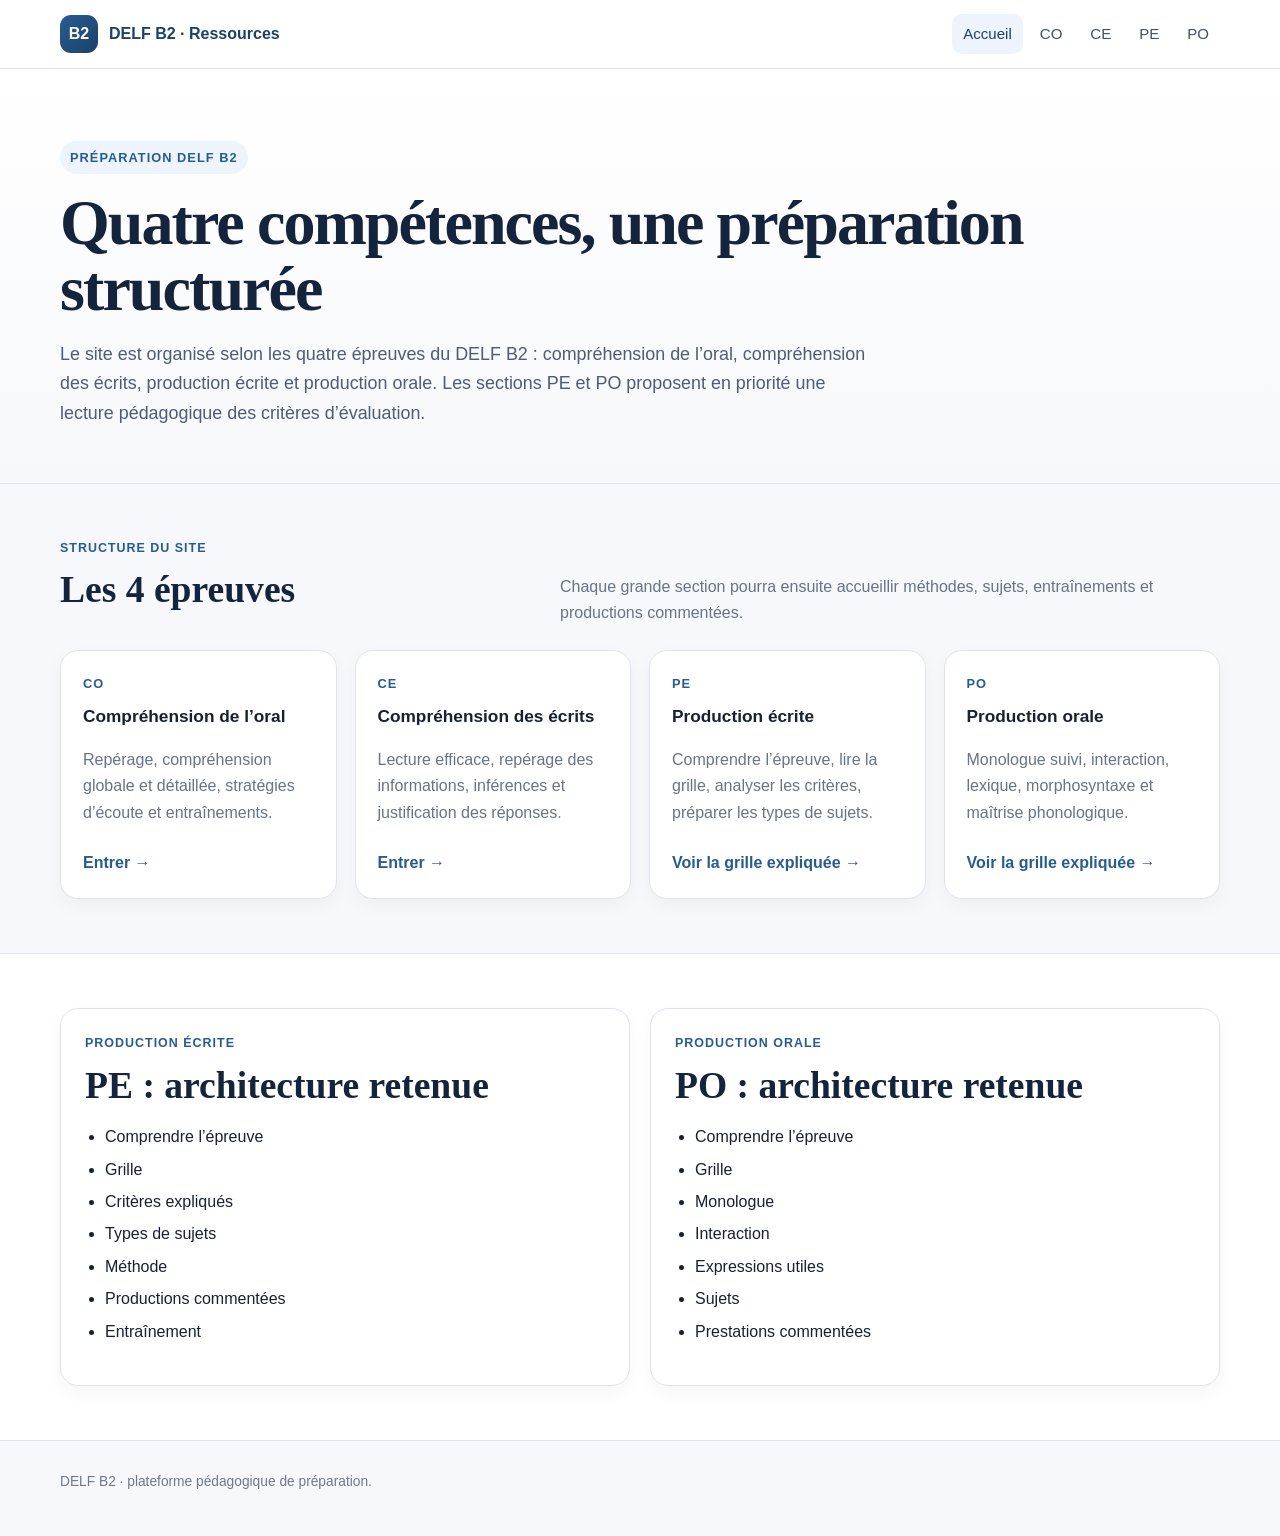
==== index.html @ 217ae859 "Add DELF B2 homepage" ====
<!doctype html><html lang="fr"><head><meta charset="utf-8"><meta name="viewport" content="width=device-width,initial-scale=1"><title>DELF B2 — Ressources</title><meta name="description" content="Ressources pédagogiques pour préparer les quatre compétences du DELF B2."><link rel="stylesheet" href="assets/style.css"></head><body><header class="topbar"><div class="container nav"><a class="brand" href="index.html"><span class="brand-mark">B2</span><span>DELF B2 · Ressources</span></a><nav class="nav-links"><a class="active" href="index.html">Accueil</a><a href="co/">CO</a><a href="ce/">CE</a><a href="pe/">PE</a><a href="po/">PO</a></nav></div></header><main><section class="hero"><div class="container"><span class="eyebrow">Préparation DELF B2</span><h1>Quatre compétences, une préparation structurée</h1><p class="lede">Le site est organisé selon les quatre épreuves du DELF B2 : compréhension de l’oral, compréhension des écrits, production écrite et production orale. Les sections PE et PO proposent en priorité une lecture pédagogique des critères d’évaluation.</p></div></section><section class="section"><div class="container"><div class="section-intro"><div><div class="kicker">Structure du site</div><h2>Les 4 épreuves</h2></div><p>Chaque grande section pourra ensuite accueillir méthodes, sujets, entraînements et productions commentées.</p></div><div class="grid-4"><a class="card" href="co/"><div class="card-code">CO</div><h3>Compréhension de l’oral</h3><p>Repérage, compréhension globale et détaillée, stratégies d’écoute et entraînements.</p><span class="arrow">Entrer →</span></a><a class="card" href="ce/"><div class="card-code">CE</div><h3>Compréhension des écrits</h3><p>Lecture efficace, repérage des informations, inférences et justification des réponses.</p><span class="arrow">Entrer →</span></a><a class="card" href="pe/"><div class="card-code">PE</div><h3>Production écrite</h3><p>Comprendre l’épreuve, lire la grille, analyser les critères, préparer les types de sujets.</p><span class="arrow">Voir la grille expliquée →</span></a><a class="card" href="po/"><div class="card-code">PO</div><h3>Production orale</h3><p>Monologue suivi, interaction, lexique, morphosyntaxe et maîtrise phonologique.</p><span class="arrow">Voir la grille expliquée →</span></a></div></div></section><section class="section alt"><div class="container grid-2"><div class="panel"><div class="kicker">Production écrite</div><h2>PE : architecture retenue</h2><ul class="list"><li>Comprendre l’épreuve</li><li>Grille</li><li>Critères expliqués</li><li>Types de sujets</li><li>Méthode</li><li>Productions commentées</li><li>Entraînement</li></ul></div><div class="panel"><div class="kicker">Production orale</div><h2>PO : architecture retenue</h2><ul class="list"><li>Comprendre l’épreuve</li><li>Grille</li><li>Monologue</li><li>Interaction</li><li>Expressions utiles</li><li>Sujets</li><li>Prestations commentées</li></ul></div></div></section></main><footer class="footer"><div class="container">DELF B2 · plateforme pédagogique de préparation.</div></footer></body></html>
---- assets/style.css ----
:root{--ink:#182033;--muted:#687386;--paper:#f7f8fb;--card:#fff;--line:#dfe4ec;--brand:#275c91;--brand-dark:#1c4268;--soft:#edf4fb;--accent:#b55a42;--green:#2e6c57;--radius:18px;--shadow:0 10px 28px rgba(24,32,51,.08)}*{box-sizing:border-box}html{scroll-behavior:smooth}body{margin:0;background:var(--paper);color:var(--ink);font-family:Inter,"Noto Sans SC","PingFang SC","Microsoft YaHei",Arial,sans-serif;line-height:1.65}a{color:inherit;text-decoration:none}.container{width:min(1160px,calc(100% - 40px));margin:0 auto}.topbar{position:sticky;top:0;z-index:20;background:rgba(255,255,255,.96);border-bottom:1px solid var(--line);backdrop-filter:blur(10px)}.nav{min-height:68px;display:flex;align-items:center;gap:22px}.brand{display:flex;align-items:center;gap:11px;font-weight:800;color:var(--brand-dark);white-space:nowrap}.brand-mark{width:38px;height:38px;border-radius:11px;background:linear-gradient(135deg,var(--brand),var(--brand-dark));color:#fff;display:grid;place-items:center;font-weight:800}.nav-links{margin-left:auto;display:flex;gap:6px;flex-wrap:wrap}.nav-links a{padding:8px 11px;border-radius:10px;color:#43506a;font-size:.94rem}.nav-links a:hover,.nav-links a.active{background:var(--soft);color:var(--brand-dark)}.hero{padding:72px 0 54px;background:linear-gradient(180deg,#fff 0%,var(--paper) 100%);border-bottom:1px solid var(--line)}.eyebrow{display:inline-flex;padding:6px 10px;border-radius:999px;background:var(--soft);color:var(--brand);font-size:.8rem;font-weight:800;letter-spacing:.08em;text-transform:uppercase}h1,h2{font-family:Georgia,"Times New Roman","Noto Serif SC",serif;color:#15243d}h1{font-size:clamp(2.4rem,5vw,4.7rem);line-height:1.03;letter-spacing:-.03em;margin:16px 0 18px}h2{font-size:clamp(1.55rem,3vw,2.35rem);margin:0 0 14px;line-height:1.2}h3{margin:0 0 10px;font-size:1.08rem}.lede{max-width:820px;color:#4f5c72;font-size:1.12rem;margin:0}.section{padding:54px 0}.section.alt{background:#fff;border-top:1px solid var(--line);border-bottom:1px solid var(--line)}.section-intro{display:flex;justify-content:space-between;align-items:end;gap:26px;margin-bottom:24px}.section-intro p{max-width:660px;margin:0;color:var(--muted)}.grid-4{display:grid;grid-template-columns:repeat(4,minmax(0,1fr));gap:18px}.grid-2{display:grid;grid-template-columns:repeat(2,minmax(0,1fr));gap:20px}.card,.panel,.criterion{background:var(--card);border:1px solid var(--line);border-radius:var(--radius);box-shadow:0 7px 18px rgba(24,32,51,.04)}.card{padding:22px;transition:.18s ease}.card:hover{transform:translateY(-2px);box-shadow:var(--shadow)}.card-code{font-size:.8rem;color:var(--brand);font-weight:800;letter-spacing:.08em;margin-bottom:8px}.card p,.panel p,.criterion p{color:var(--muted)}.arrow{display:inline-block;margin-top:8px;color:var(--brand);font-weight:700}.panel{padding:24px}.kicker{font-size:.78rem;text-transform:uppercase;letter-spacing:.08em;font-weight:800;color:var(--brand);margin-bottom:9px}.page-head{padding:50px 0 28px;background:#fff;border-bottom:1px solid var(--line)}.page-head h1{font-size:clamp(2.2rem,4vw,3.6rem)}.breadcrumb{font-size:.88rem;color:var(--muted);margin-bottom:10px}.subnav{display:flex;flex-wrap:wrap;gap:8px;margin-top:22px}.subnav a{padding:7px 10px;border:1px solid var(--line);border-radius:999px;background:#fff;font-size:.88rem;color:#46526a}.criterion{padding:24px;margin-bottom:18px}.criterion-head{display:flex;gap:14px;align-items:flex-start;justify-content:space-between}.criterion h3{color:var(--brand-dark);font-size:1.2rem}.scoreline{display:grid;grid-template-columns:repeat(4,1fr);gap:10px;margin:18px 0}.score{border:1px solid var(--line);border-radius:13px;padding:14px;background:#fafbfd}.score strong{display:block;color:var(--brand-dark);margin-bottom:5px}.score span{font-size:.88rem;color:var(--muted)}.callout{padding:16px 18px;border-radius:14px;background:#fff8eb;border:1px solid #efdfb8;color:#655229}.good{background:#edf7f2;border-color:#d5e9df;color:#315d4d}.warning{background:#fff0ec;border-color:#efd6ce;color:#6d4036}.list{padding-left:20px}.list li{margin:6px 0}.footer{padding:30px 0 42px;color:#6f7889;font-size:.86rem}.muted{color:var(--muted)}@media(max-width:900px){.grid-4{grid-template-columns:repeat(2,1fr)}.grid-2,.scoreline{grid-template-columns:1fr 1fr}.nav{align-items:flex-start;padding:12px 0}.nav-links{margin-left:0}}@media(max-width:640px){.container{width:min(100% - 24px,1160px)}.grid-4,.grid-2,.scoreline{grid-template-columns:1fr}.nav{flex-wrap:wrap}.nav-links{width:100%;overflow:auto;flex-wrap:nowrap}.nav-links a{white-space:nowrap}.section-intro{display:block}.section-intro p{margin-top:8px}.hero{padding-top:48px}}
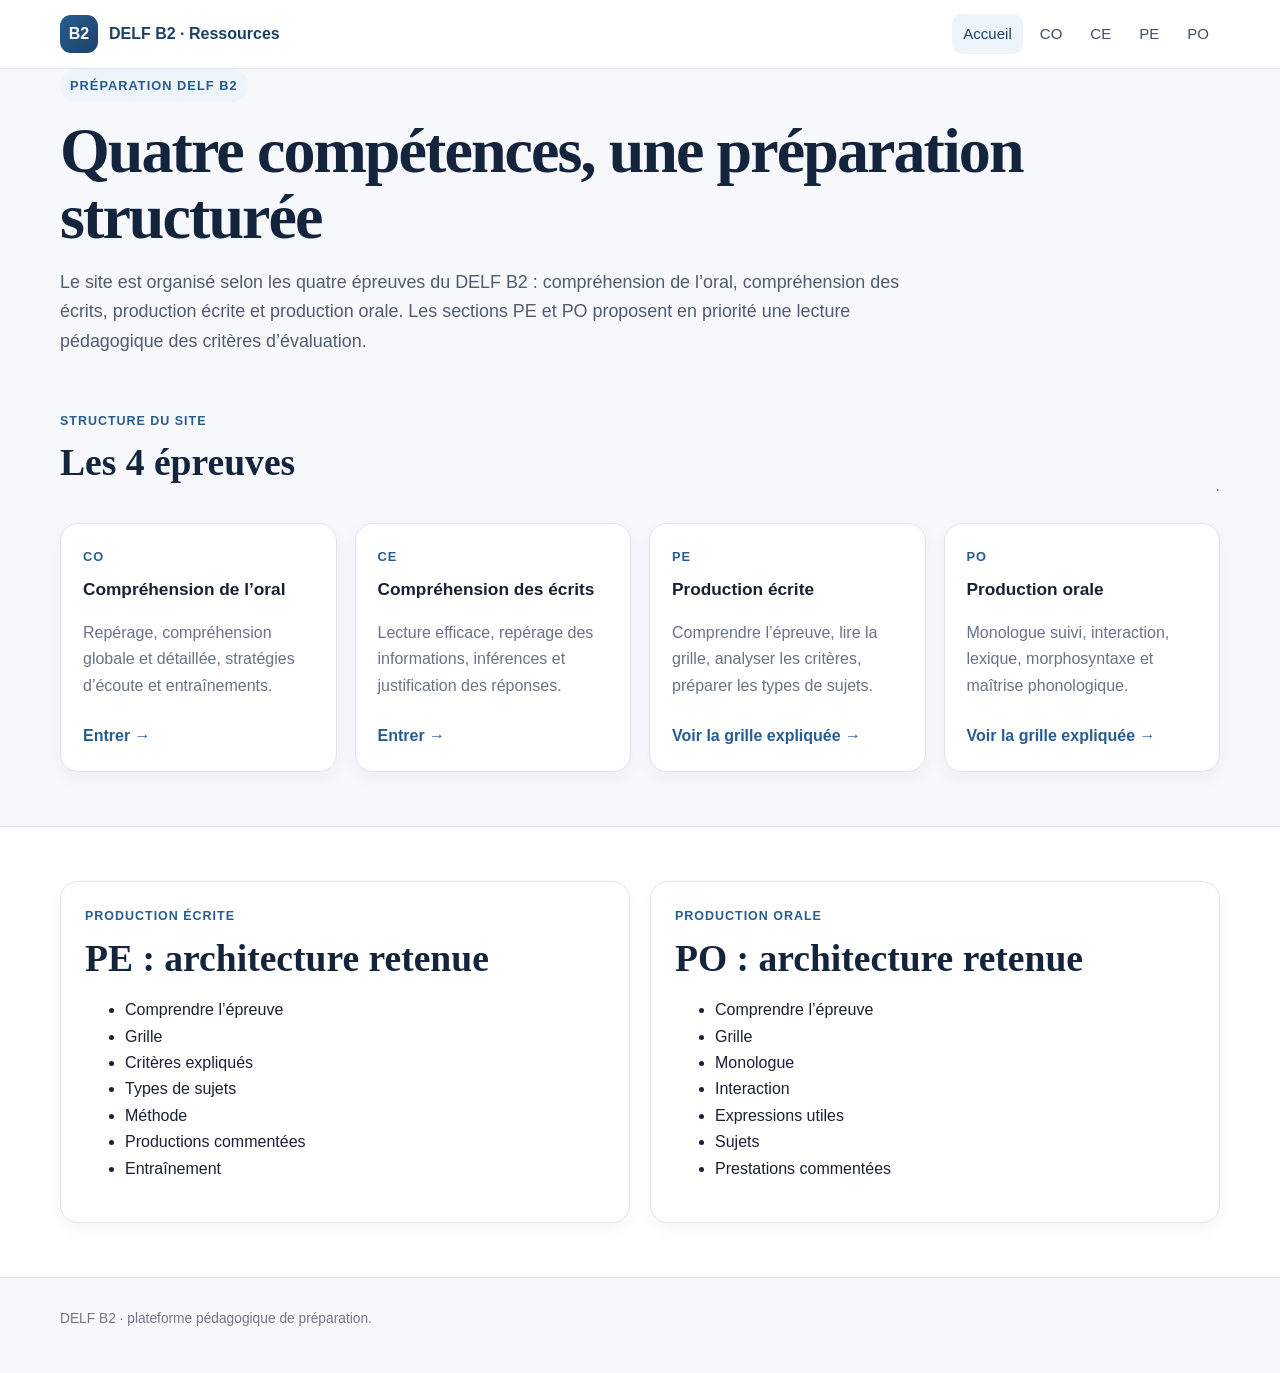
==== commit 8f1f5701: "Update index.html" ====
--- a/index.html
+++ b/index.html
@@ -1 +1 @@
-<!doctype html><html lang="fr"><head><meta charset="utf-8"><meta name="viewport" content="width=device-width,initial-scale=1"><title>DELF B2 — Ressources</title><meta name="description" content="Ressources pédagogiques pour préparer les quatre compétences du DELF B2."><link rel="stylesheet" href="assets/style.css"></head><body><header class="topbar"><div class="container nav"><a class="brand" href="index.html"><span class="brand-mark">B2</span><span>DELF B2 · Ressources</span></a><nav class="nav-links"><a class="active" href="index.html">Accueil</a><a href="co/">CO</a><a href="ce/">CE</a><a href="pe/">PE</a><a href="po/">PO</a></nav></div></header><main><section class="hero"><div class="container"><span class="eyebrow">Préparation DELF B2</span><h1>Quatre compétences, une préparation structurée</h1><p class="lede">Le site est organisé selon les quatre épreuves du DELF B2 : compréhension de l’oral, compréhension des écrits, production écrite et production orale. Les sections PE et PO proposent en priorité une lecture pédagogique des critères d’évaluation.</p></div></section><section class="section"><div class="container"><div class="section-intro"><div><div class="kicker">Structure du site</div><h2>Les 4 épreuves</h2></div><p>Chaque grande section pourra ensuite accueillir méthodes, sujets, entraînements et productions commentées.</p></div><div class="grid-4"><a class="card" href="co/"><div class="card-code">CO</div><h3>Compréhension de l’oral</h3><p>Repérage, compréhension globale et détaillée, stratégies d’écoute et entraînements.</p><span class="arrow">Entrer →</span></a><a class="card" href="ce/"><div class="card-code">CE</div><h3>Compréhension des écrits</h3><p>Lecture efficace, repérage des informations, inférences et justification des réponses.</p><span class="arrow">Entrer →</span></a><a class="card" href="pe/"><div class="card-code">PE</div><h3>Production écrite</h3><p>Comprendre l’épreuve, lire la grille, analyser les critères, préparer les types de sujets.</p><span class="arrow">Voir la grille expliquée →</span></a><a class="card" href="po/"><div class="card-code">PO</div><h3>Production orale</h3><p>Monologue suivi, interaction, lexique, morphosyntaxe et maîtrise phonologique.</p><span class="arrow">Voir la grille expliquée →</span></a></div></div></section><section class="section alt"><div class="container grid-2"><div class="panel"><div class="kicker">Production écrite</div><h2>PE : architecture retenue</h2><ul class="list"><li>Comprendre l’épreuve</li><li>Grille</li><li>Critères expliqués</li><li>Types de sujets</li><li>Méthode</li><li>Productions commentées</li><li>Entraînement</li></ul></div><div class="panel"><div class="kicker">Production orale</div><h2>PO : architecture retenue</h2><ul class="list"><li>Comprendre l’épreuve</li><li>Grille</li><li>Monologue</li><li>Interaction</li><li>Expressions utiles</li><li>Sujets</li><li>Prestations commentées</li></ul></div></div></section></main><footer class="footer"><div class="container">DELF B2 · plateforme pédagogique de préparation.</div></footer></body></html>+<!doctype html><html lang="fr"><head><meta charset="utf-8"><meta name="viewport" content="width=device-width,initial-scale=1"><title>DELF B2 — Ressources</title><meta name="description" content="Ressources pédagogiques pour préparer les quatre compétences du DELF B2."><link rel="stylesheet" href="assets/style.css"></head><body><header class="topbar"><div class="container nav"><a class="brand" href="index.html"><span class="brand-mark">B2</span><span>DELF B2 · Ressources</span></a><nav class="nav-links"><a class="active" href="index.html">Accueil</a><a href="co/">CO</a><a href="ce/">CE</a><a href="pe/">PE</a><a href="po/">PO</a></nav></div></header><main><section class="hero"><div class="container"><span class="eyebrow">Préparation DELF B2</span><h1>Quatre compétences, une préparation structurée</h1><p class="lede">Le site est organisé selon les quatre épreuves du DELF B2 : compréhension de l’oral, compréhension des écrits, production écrite et production orale. Les sections PE et PO proposent en priorité une lecture pédagogique des critères d’évaluation.</p></div></section><section class="section"><div class="container"><div class="section-intro"><div><div class="kicker">Structure du site</div><h2>Les 4 épreuves</h2></div><p>.</p></div><div class="grid-4"><a class="card" href="co/"><div class="card-code">CO</div><h3>Compréhension de l’oral</h3><p>Repérage, compréhension globale et détaillée, stratégies d’écoute et entraînements.</p><span class="arrow">Entrer →</span></a><a class="card" href="ce/"><div class="card-code">CE</div><h3>Compréhension des écrits</h3><p>Lecture efficace, repérage des informations, inférences et justification des réponses.</p><span class="arrow">Entrer →</span></a><a class="card" href="pe/"><div class="card-code">PE</div><h3>Production écrite</h3><p>Comprendre l’épreuve, lire la grille, analyser les critères, préparer les types de sujets.</p><span class="arrow">Voir la grille expliquée →</span></a><a class="card" href="po/"><div class="card-code">PO</div><h3>Production orale</h3><p>Monologue suivi, interaction, lexique, morphosyntaxe et maîtrise phonologique.</p><span class="arrow">Voir la grille expliquée →</span></a></div></div></section><section class="section alt"><div class="container grid-2"><div class="panel"><div class="kicker">Production écrite</div><h2>PE : architecture retenue</h2><ul class="list"><li>Comprendre l’épreuve</li><li>Grille</li><li>Critères expliqués</li><li>Types de sujets</li><li>Méthode</li><li>Productions commentées</li><li>Entraînement</li></ul></div><div class="panel"><div class="kicker">Production orale</div><h2>PO : architecture retenue</h2><ul class="list"><li>Comprendre l’épreuve</li><li>Grille</li><li>Monologue</li><li>Interaction</li><li>Expressions utiles</li><li>Sujets</li><li>Prestations commentées</li></ul></div></div></section></main><footer class="footer"><div class="container">DELF B2 · plateforme pédagogique de préparation.</div></footer></body></html>
--- a/assets/style.css
+++ b/assets/style.css
@@ -1 +1 @@
-:root{--ink:#182033;--muted:#687386;--paper:#f7f8fb;--card:#fff;--line:#dfe4ec;--brand:#275c91;--brand-dark:#1c4268;--soft:#edf4fb;--accent:#b55a42;--green:#2e6c57;--radius:18px;--shadow:0 10px 28px rgba(24,32,51,.08)}*{box-sizing:border-box}html{scroll-behavior:smooth}body{margin:0;background:var(--paper);color:var(--ink);font-family:Inter,"Noto Sans SC","PingFang SC","Microsoft YaHei",Arial,sans-serif;line-height:1.65}a{color:inherit;text-decoration:none}.container{width:min(1160px,calc(100% - 40px));margin:0 auto}.topbar{position:sticky;top:0;z-index:20;background:rgba(255,255,255,.96);border-bottom:1px solid var(--line);backdrop-filter:blur(10px)}.nav{min-height:68px;display:flex;align-items:center;gap:22px}.brand{display:flex;align-items:center;gap:11px;font-weight:800;color:var(--brand-dark);white-space:nowrap}.brand-mark{width:38px;height:38px;border-radius:11px;background:linear-gradient(135deg,var(--brand),var(--brand-dark));color:#fff;display:grid;place-items:center;font-weight:800}.nav-links{margin-left:auto;display:flex;gap:6px;flex-wrap:wrap}.nav-links a{padding:8px 11px;border-radius:10px;color:#43506a;font-size:.94rem}.nav-links a:hover,.nav-links a.active{background:var(--soft);color:var(--brand-dark)}.hero{padding:72px 0 54px;background:linear-gradient(180deg,#fff 0%,var(--paper) 100%);border-bottom:1px solid var(--line)}.eyebrow{display:inline-flex;padding:6px 10px;border-radius:999px;background:var(--soft);color:var(--brand);font-size:.8rem;font-weight:800;letter-spacing:.08em;text-transform:uppercase}h1,h2{font-family:Georgia,"Times New Roman","Noto Serif SC",serif;color:#15243d}h1{font-size:clamp(2.4rem,5vw,4.7rem);line-height:1.03;letter-spacing:-.03em;margin:16px 0 18px}h2{font-size:clamp(1.55rem,3vw,2.35rem);margin:0 0 14px;line-height:1.2}h3{margin:0 0 10px;font-size:1.08rem}.lede{max-width:820px;color:#4f5c72;font-size:1.12rem;margin:0}.section{padding:54px 0}.section.alt{background:#fff;border-top:1px solid var(--line);border-bottom:1px solid var(--line)}.section-intro{display:flex;justify-content:space-between;align-items:end;gap:26px;margin-bottom:24px}.section-intro p{max-width:660px;margin:0;color:var(--muted)}.grid-4{display:grid;grid-template-columns:repeat(4,minmax(0,1fr));gap:18px}.grid-2{display:grid;grid-template-columns:repeat(2,minmax(0,1fr));gap:20px}.card,.panel,.criterion{background:var(--card);border:1px solid var(--line);border-radius:var(--radius);box-shadow:0 7px 18px rgba(24,32,51,.04)}.card{padding:22px;transition:.18s ease}.card:hover{transform:translateY(-2px);box-shadow:var(--shadow)}.card-code{font-size:.8rem;color:var(--brand);font-weight:800;letter-spacing:.08em;margin-bottom:8px}.card p,.panel p,.criterion p{color:var(--muted)}.arrow{display:inline-block;margin-top:8px;color:var(--brand);font-weight:700}.panel{padding:24px}.kicker{font-size:.78rem;text-transform:uppercase;letter-spacing:.08em;font-weight:800;color:var(--brand);margin-bottom:9px}.page-head{padding:50px 0 28px;background:#fff;border-bottom:1px solid var(--line)}.page-head h1{font-size:clamp(2.2rem,4vw,3.6rem)}.breadcrumb{font-size:.88rem;color:var(--muted);margin-bottom:10px}.subnav{display:flex;flex-wrap:wrap;gap:8px;margin-top:22px}.subnav a{padding:7px 10px;border:1px solid var(--line);border-radius:999px;background:#fff;font-size:.88rem;color:#46526a}.criterion{padding:24px;margin-bottom:18px}.criterion-head{display:flex;gap:14px;align-items:flex-start;justify-content:space-between}.criterion h3{color:var(--brand-dark);font-size:1.2rem}.scoreline{display:grid;grid-template-columns:repeat(4,1fr);gap:10px;margin:18px 0}.score{border:1px solid var(--line);border-radius:13px;padding:14px;background:#fafbfd}.score strong{display:block;color:var(--brand-dark);margin-bottom:5px}.score span{font-size:.88rem;color:var(--muted)}.callout{padding:16px 18px;border-radius:14px;background:#fff8eb;border:1px solid #efdfb8;color:#655229}.good{background:#edf7f2;border-color:#d5e9df;color:#315d4d}.warning{background:#fff0ec;border-color:#efd6ce;color:#6d4036}.list{padding-left:20px}.list li{margin:6px 0}.footer{padding:30px 0 42px;color:#6f7889;font-size:.86rem}.muted{color:var(--muted)}@media(max-width:900px){.grid-4{grid-template-columns:repeat(2,1fr)}.grid-2,.scoreline{grid-template-columns:1fr 1fr}.nav{align-items:flex-start;padding:12px 0}.nav-links{margin-left:0}}@media(max-width:640px){.container{width:min(100% - 24px,1160px)}.grid-4,.grid-2,.scoreline{grid-template-columns:1fr}.nav{flex-wrap:wrap}.nav-links{width:100%;overflow:auto;flex-wrap:nowrap}.nav-links a{white-space:nowrap}.section-intro{display:block}.section-intro p{margin-top:8px}.hero{padding-top:48px}}+:root{--ink:#182033;--muted:#687386;--paper:#f7f8fb;--card:#fff;--line:#dfe4ec;--brand:#275c91;--brand-dark:#1c4268;--soft:#edf4fb;--accent:#b55a42;--green:#2e6c57;--radius:18px;--shadow:0 10px 28px rgba(24,32,51,.08);--task:#2f6fb0;--cohesion:#2d7a57;--socio:#7657a8;--lexique:#c16b1f;--morpho:#a64d42}*{box-sizing:border-box}html{scroll-behavior:smooth}body{margin:0;background:var(--paper);color:var(--ink);font-family:Inter,"Noto Sans SC","PingFang SC","Microsoft YaHei",Arial,sans-serif;line-height:1.65}a{color:inherit;text-decoration:none}.container{width:min(1160px,calc(100% - 40px));margin:0 auto}.topbar{position:sticky;top:0;z-index:20;background:rgba(255,255,255,.96);border-bottom:1px solid var(--line);backdrop-filter:blur(10px)}.nav{min-height:68px;display:flex;align-items:center;gap:22px}.brand{display:flex;align-items:center;gap:11px;font-weight:800;color:var(--brand-dark);white-space:nowrap}.brand-mark{width:38px;height:38px;border-radius:11px;background:linear-gradient(135deg,var(--brand),var(--brand-dark));color:#fff;display:grid;place-items:center;font-weight:800}.nav-links{margin-left:auto;display:flex;gap:6px;flex-wrap:wrap}.nav-links a{padding:8px 11px;border-radius:10px;color:#43506a;font-size:.94rem}.nav-links a:hover,.nav-links a.active{background:var(--soft);color:var(--brand-dark)}.eyebrow{display:inline-flex;padding:6px 10px;border-radius:999px;background:var(--soft);color:var(--brand);font-size:.8rem;font-weight:800;letter-spacing:.08em;text-transform:uppercase}h1,h2{font-family:Georgia,"Times New Roman","Noto Serif SC",serif;color:#15243d}h1{font-size:clamp(2.4rem,5vw,4.7rem);line-height:1.03;letter-spacing:-.03em;margin:16px 0 18px}h2{font-size:clamp(1.55rem,3vw,2.35rem);margin:0 0 14px;line-height:1.2}h3{margin:0 0 10px;font-size:1.08rem}.lede{max-width:840px;color:#4f5c72;font-size:1.12rem;margin:0}.section{padding:54px 0}.section.alt{background:#fff;border-top:1px solid var(--line);border-bottom:1px solid var(--line)}.section-intro{display:flex;justify-content:space-between;align-items:end;gap:26px;margin-bottom:24px}.section-intro p{max-width:660px;margin:0;color:var(--muted)}.grid-4{display:grid;grid-template-columns:repeat(4,minmax(0,1fr));gap:18px}.grid-2{display:grid;grid-template-columns:repeat(2,minmax(0,1fr));gap:20px}.card,.panel,.criterion,.lesson-step{background:var(--card);border:1px solid var(--line);border-radius:var(--radius);box-shadow:0 7px 18px rgba(24,32,51,.04)}.card{padding:22px;transition:.18s ease}.card:hover{transform:translateY(-2px);box-shadow:var(--shadow)}.card-code{font-size:.8rem;color:var(--brand);font-weight:800;letter-spacing:.08em;margin-bottom:8px}.card p,.panel p,.criterion p,.lesson-step p{color:var(--muted)}.arrow{display:inline-block;margin-top:8px;color:var(--brand);font-weight:700}.panel{padding:24px}.kicker{font-size:.78rem;text-transform:uppercase;letter-spacing:.08em;font-weight:800;color:var(--brand);margin-bottom:9px}.page-head{padding:50px 0 28px;background:#fff;border-bottom:1px solid var(--line)}.page-head h1{font-size:clamp(2.2rem,4vw,3.6rem)}.breadcrumb{font-size:.88rem;color:var(--muted);margin-bottom:10px}.subnav{display:flex;flex-wrap:wrap;gap:8px;margin-top:22px}.subnav a{padding:7px 10px;border:1px solid var(--line);border-radius:999px;background:#fff;font-size:.88rem;color:#46526a}.criterion{padding:24px;margin-bottom:18px}.criterion h3{color:var(--brand-dark);font-size:1.2rem}.zh-key{display:inline-block;margin-left:7px;font-size:.78em;font-weight:600;color:#66758a}.callout{padding:16px 18px;border-radius:14px;background:#fff8eb;border:1px solid #efdfb8;color:#655229}.good{background:#edf7f2;border-color:#d5e9df;color:#315d4d}.warning{background:#fff0ec;border-color:#efd6ce;color:#6d4036}.footer{padding:30px 0 42px;color:#6f7889;font-size:.86rem}.muted{color:var(--muted)}.subject-box{background:#fff;border:1px solid #cfd7e4;border-left:5px solid var(--brand);border-radius:15px;padding:22px 24px;font-size:1.02rem;line-height:1.75}.lesson-step{padding:28px;margin-bottom:22px}.lesson-step h2{font-size:1.7rem}.key-question{margin:14px 0 18px;padding:14px 16px;border-radius:12px;background:#f2f5fa;border:1px solid #e1e6ee}.key-question strong{display:block;color:var(--brand-dark);font-size:1.02rem}.criterion-tags{display:flex;gap:8px;flex-wrap:wrap;margin:14px 0 18px}.criterion-tag{display:inline-flex;align-items:center;padding:7px 11px;border-radius:999px;color:#fff;font-weight:800;font-size:.83rem}.tag-task{background:var(--task)}.tag-cohesion{background:var(--cohesion)}.tag-socio{background:var(--socio)}.tag-lexique{background:var(--lexique)}.tag-morpho{background:var(--morpho)}.connectors span{display:inline-flex;align-items:center;padding:7px 10px;border-radius:999px;background:#eef4fb;color:#27476b;border:1px solid #dce7f3;font-size:.84rem}.mini-grid{display:grid;grid-template-columns:repeat(2,minmax(0,1fr));gap:12px;margin:16px 0}.mini-box{border:1px solid var(--line);border-radius:13px;padding:14px;background:#fafbfd}.mini-box strong{display:block;color:var(--brand-dark);margin-bottom:4px}#etape1 .mini-grid::after{content:"Lettre formelle — formules utiles｜正式书信常用表达\A\A Formule d’appel｜称呼\A Monsieur le Maire,\A\A Pour commencer｜开头\A Je me permets de vous écrire afin de…\A Je souhaite vous faire part de…\A Je souhaite attirer votre attention sur…\A\A Pour formuler une demande｜提出请求\A Je vous serais reconnaissant(e) de bien vouloir…\A Nous souhaiterions que…\A\A Formule de politesse｜结束语\A Je vous prie d’agréer, Monsieur le Maire, l’expression de mes salutations distinguées.\A\A 注意：« Monsieur le Maire » 在开头称呼和正式结束语中都要写出。";white-space:pre-line;grid-column:1/-1;padding:17px 18px;border:1px solid #ddd3ef;border-left:5px solid var(--socio);border-radius:13px;background:#faf8fd;color:#46506a;font-size:.92rem;line-height:1.68}.formula{display:inline-block;padding:5px 8px;border-radius:8px;background:#f2f5fa;border:1px solid #e1e6ee;font-family:ui-monospace,SFMono-Regular,Menlo,Consolas,monospace;font-size:.9rem}.example{margin:12px 0;padding:15px 17px;border-left:4px solid #a9b7cb;background:#f9fafc;border-radius:0 11px 11px 0;color:#354056}.blackboard{margin-top:18px;padding:15px 17px;border-radius:13px;background:#17243a;color:#fff}.blackboard strong{color:#ffd166}.lex-list{display:grid;grid-template-columns:1fr 1fr;gap:10px 18px;margin:14px 0}.lex-item{padding:11px 12px;border-bottom:1px solid #e9edf2}.lex-item code{font-weight:800;color:var(--brand-dark);background:none}.fallback{display:block;margin-top:4px;color:#7a8494;font-size:.86rem}.structure-item{margin:15px 0;padding:15px 17px;border:1px solid var(--line);border-radius:13px;background:#fafbfd}.structure-item h3{color:var(--brand-dark);font-size:1rem}.checklist{display:grid;grid-template-columns:repeat(5,minmax(0,1fr));gap:10px}.check{background:#fff;border:1px solid var(--line);border-radius:13px;padding:14px}.check strong{display:block;margin-bottom:5px;color:var(--brand-dark)}.eval-table-wrap{overflow:auto;background:#fff;border:1px solid var(--line);border-radius:18px;box-shadow:var(--shadow);padding:0}.eval-table{width:100%;border-collapse:separate;border-spacing:0;min-width:900px;font-size:.92rem}.eval-table caption{caption-side:top;text-align:center;padding:14px 10px 10px;font-weight:800;color:#26344b;font-size:1rem;background:#f4f6f9;border-bottom:1px solid var(--line)}.eval-table col.col-competence{width:18%}.eval-table col.col-criterion{width:32%}.eval-table col.col-score{width:12.5%}.eval-table th,.eval-table td{padding:14px 16px;text-align:center;vertical-align:middle;border-right:1px solid #d7dde6;border-bottom:1px solid #d7dde6}.eval-table tr>*:last-child{border-right:none}.eval-table tbody tr:last-child>*{border-bottom:none}.eval-table thead th{background:#eef1f5;color:#26344b;font-weight:800;line-height:1.25}.eval-table thead th:first-child,.eval-table thead th:nth-child(2){text-align:left}.head-score{display:block;font-size:1.05rem;color:#15243d;margin-bottom:4px}.head-label{display:block;color:#566276;font-size:.8rem;font-weight:700}.eval-table .group{background:#f7f8fa;font-weight:800;color:#34425a;line-height:1.4}.eval-table .criterion-name{text-align:left;font-weight:800;background:#fff;position:relative;padding-left:20px}.criterion-name strong{display:block;color:#1f2e45}.criterion-cn{display:block;margin-top:3px;font-size:.83rem;font-weight:700;color:#6b778a}.criterion-dot{position:absolute;left:0;top:0;bottom:0;width:7px}.row-task .criterion-dot{background:var(--task)}.row-cohesion .criterion-dot{background:var(--cohesion)}.row-socio .criterion-dot{background:var(--socio)}.row-lexique .criterion-dot{background:var(--lexique)}.row-morpho .criterion-dot{background:var(--morpho)}.row-task td:not(.group){background:rgba(47,111,176,.055)}.row-cohesion td:not(.group){background:rgba(45,122,87,.055)}.row-socio td:not(.group){background:rgba(118,87,168,.055)}.row-lexique td:not(.group){background:rgba(193,107,31,.06)}.row-morpho td:not(.group){background:rgba(166,77,66,.06)}.score-badge{display:inline-grid;place-items:center;min-width:36px;height:36px;border-radius:50%;font-weight:900;background:#fff;border:2px solid currentColor}.row-task .score-badge{color:var(--task)}.row-cohesion .score-badge{color:var(--cohesion)}.row-socio .score-badge{color:var(--socio)}.row-lexique .score-badge{color:var(--lexique)}.row-morpho .score-badge{color:var(--morpho)}.eval-note{margin-top:11px;color:var(--muted);font-size:.86rem}.model-card-grid{display:grid;grid-template-columns:repeat(3,minmax(0,1fr));gap:18px;margin-top:24px}.model-card-link{display:block;background:#fff;border:1px solid var(--line);border-radius:18px;padding:24px;box-shadow:0 7px 18px rgba(24,32,51,.04);transition:.18s ease;min-height:250px}.model-card-link:hover{transform:translateY(-3px);box-shadow:var(--shadow);border-color:#c7d4e4}.model-card-link h2{font-size:1.4rem;margin:18px 0 4px}.model-number{display:inline-block;font-size:.78rem;font-weight:900;letter-spacing:.08em;color:var(--brand)}.model-cn{font-weight:800;color:#41506a;margin-bottom:14px}.model-card-link p{color:var(--muted);margin:0 0 18px}.model-enter{display:inline-block;margin-top:auto;color:var(--brand);font-weight:800}.model-detail-grid{display:grid;grid-template-columns:repeat(2,minmax(0,1fr));gap:20px;margin-bottom:22px}.back-link{display:inline-block;margin-top:8px;color:var(--brand);font-weight:800}.back-link:hover{text-decoration:underline}@media(max-width:900px){.grid-4{grid-template-columns:repeat(2,1fr)}.grid-2,.mini-grid,.lex-list,.model-detail-grid{grid-template-columns:1fr 1fr}.checklist{grid-template-columns:repeat(2,1fr)}.model-card-grid{grid-template-columns:repeat(2,1fr)}.nav{align-items:flex-start;padding:12px 0}.nav-links{margin-left:0}}@media(max-width:640px){.container{width:min(100% - 24px,1160px)}.grid-4,.grid-2,.mini-grid,.lex-list,.checklist,.model-detail-grid,.model-card-grid{grid-template-columns:1fr}.nav{flex-wrap:wrap}.nav-links{width:100%;overflow:auto;flex-wrap:nowrap}.nav-links a{white-space:nowrap}.section-intro{display:block}.section-intro p{margin-top:8px}.lesson-step{padding:20px}.eval-table-wrap{border-radius:13px}#etape1 .mini-grid::after{font-size:.88rem;padding:15px}}
